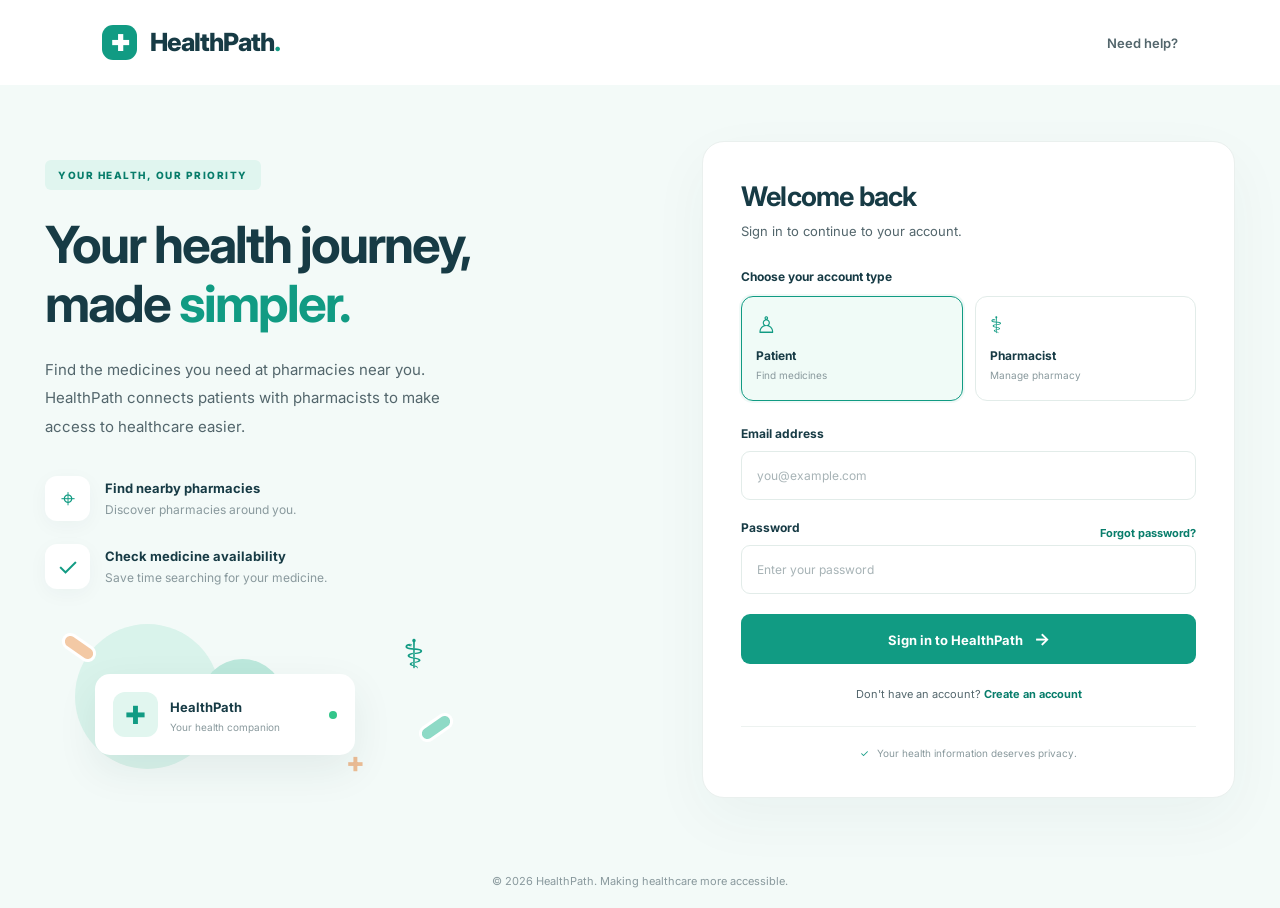
==== page/login/index.html @ f6ebf2e8 "C:\xampp\htdocs\web_dev_2627_G6_elite\page\login" ====
<!DOCTYPE html>
<html lang="en">
<head>
    <meta charset="UTF-8">
    <meta name="viewport" content="width=device-width, initial-scale=1.0">
    <title>HealthPath | Login</title>
    <link rel="stylesheet" href="style.css">
    <link rel="preconnect" href="https://fonts.googleapis.com">
    <link href="https://fonts.googleapis.com/css2?family=Inter:wght@400;500;600;700;800&display=swap" rel="stylesheet">
    <link rel="icon" type="image/jpg" href="icon.jpg">
</head>
<body>

    <header class="navbar">
        <a href="#" class="logo">
            <span class="logo-icon">✚</span>
            HealthPath<span class="dot">.</span>
        </a>
        <a href="#" class="help-link">Need help?</a>
    </header>

    <main class="container">

        <section class="welcome-section">
            <div class="welcome-content">
                <span class="tag">YOUR HEALTH, OUR PRIORITY</span>

                <h1>Your health journey,<br>
                    made <span>simpler.</span>
                </h1>

                <p>
                    Find the medicines you need at pharmacies near you.
                    HealthPath connects patients with pharmacists to make
                    access to healthcare easier.
                </p>

                <div class="features">
                    <div class="feature">
                        <span class="feature-icon">⌖</span>
                        <div>
                            <h3>Find nearby pharmacies</h3>
                            <p>Discover pharmacies around you.</p>
                        </div>
                    </div>

                    <div class="feature">
                        <span class="feature-icon">✓</span>
                        <div>
                            <h3>Check medicine availability</h3>
                            <p>Save time searching for your medicine.</p>
                        </div>
                    </div>
                </div>
            </div>

            <div class="illustration">
                <div class="circle circle-one"></div>
                <div class="circle circle-two"></div>

                <div class="medicine-card">
                    <span class="medicine-icon">✚</span>
                    <div>
                        <strong>HealthPath</strong>
                        <p>Your health companion</p>
                    </div>
                    <span class="status-dot"></span>
                </div>

                <div class="pharmacy-symbol">⚕</div>
                <div class="floating-pill pill-one"></div>
                <div class="floating-pill pill-two"></div>
                <div class="floating-cross">+</div>
            </div>
        </section>

        <section class="login-section">
            <div class="login-card">
                <div class="card-heading">
                    <h2>Welcome back</h2>
                    <p>Sign in to continue to your account.</p>
                </div>

                <form action="#" method="post">

                    <label>Choose your account type</label>

                    <div class="role-options">
                        <label class="role-option">
                            <input type="radio" name="role"
                                   value="patient" checked>
                            <span class="role-box">
                                <span class="role-icon">♙</span>
                                <strong>Patient</strong>
                                <small>Find medicines</small>
                            </span>
                        </label>

                        <label class="role-option">
                            <input type="radio" name="role"
                                   value="pharmacist">
                            <span class="role-box">
                                <span class="role-icon">⚕</span>
                                <strong>Pharmacist</strong>
                                <small>Manage pharmacy</small>
                            </span>
                        </label>
                    </div>

                    <div class="form-group">
                        <label for="email">Email address</label>
                        <input
                            type="email"
                            id="email"
                            name="email"
                            placeholder="you@example.com"
                            required
                        >
                    </div>

                    <div class="form-group">
                        <div class="password-label">
                            <label for="password">Password</label>
                            <a href="forgotpass.html">Forgot password?</a>
                        </div>

                        <input
                            type="password"
                            id="password"
                            name="password"
                            placeholder="Enter your password"
                            required
                        >
                    </div>

                    <button type="submit" class="login-button">
                        Sign in to HealthPath <span>→</span>
                    </button>

                    <p class="signup-text">
                        Don't have an account?
                        <a href="createaccount.html">Create an account</a>
                    </p>

                    <div class="secure-note">
                        <span>✓</span>
                        Your health information deserves privacy.
                    </div>

                </form>
            </div>
        </section>

    </main>

    <footer>
        <p>© 2026 HealthPath. Making healthcare more accessible.</p>
    </footer>

</body>
</html>
---- page/login/style.css ----
* {
    margin: 0;
    padding: 0;
    box-sizing: border-box;
}

:root {
    --primary: #119b83;
    --primary-dark: #087d6b;
    --navy: #173b45;
    --text: #53666c;
    --muted: #89999d;
    --background: #f3faf8;
    --border: #e2ece9;
}

body {
    font-family: 'Inter', sans-serif;
    background: var(--background);
    color: var(--navy);
    min-height: 100vh;
}

/* NAVIGATION */

.navbar {
    height: 85px;
    padding: 0 8%;
    display: flex;
    align-items: center;
    justify-content: space-between;
    background: #fff;
}

.logo {
    text-decoration: none;
    color: var(--navy);
    font-size: 25px;
    font-weight: 800;
    letter-spacing: -1px;
}

.logo-icon {
    display: inline-flex;
    align-items: center;
    justify-content: center;
    background: var(--primary);
    color: white;
    width: 35px;
    height: 35px;
    border-radius: 11px;
    margin-right: 9px;
    font-size: 22px;
}

.dot {
    color: var(--primary);
}

.help-link {
    text-decoration: none;
    color: var(--text);
    font-size: 13px;
    font-weight: 600;
}

.help-link:hover {
    color: var(--primary);
}

/* MAIN LAYOUT */

.container {
    max-width: 1250px;
    margin: 55px auto;
    padding: 0 30px;
    display: grid;
    grid-template-columns: 1fr 0.9fr;
    gap: 65px;
    align-items: center;
}

/* WELCOME SECTION */

.welcome-section {
    padding: 20px 0;
}

.tag {
    display: inline-block;
    color: var(--primary-dark);
    background: #e0f5ef;
    padding: 9px 13px;
    border-radius: 6px;
    font-size: 10px;
    font-weight: 800;
    letter-spacing: 1.5px;
    margin-bottom: 25px;
}

.welcome-content h1 {
    font-size: clamp(38px, 4vw, 55px);
    line-height: 1.16;
    letter-spacing: -2px;
    margin-bottom: 22px;
}

.welcome-content h1 span {
    color: var(--primary);
}

.welcome-content > p {
    max-width: 440px;
    color: var(--text);
    font-size: 15px;
    line-height: 1.9;
}

/* FEATURES */

.features {
    margin-top: 35px;
    display: flex;
    flex-direction: column;
    gap: 23px;
}

.feature {
    display: flex;
    align-items: center;
    gap: 15px;
}

.feature-icon {
    width: 45px;
    height: 45px;
    flex-shrink: 0;
    display: grid;
    place-items: center;
    border-radius: 12px;
    background: white;
    color: var(--primary);
    font-size: 25px;
    box-shadow: 0 5px 20px #173b450a;
}

.feature h3 {
    font-size: 13px;
    margin-bottom: 6px;
}

.feature p {
    color: var(--muted);
    font-size: 12px;
}

/* DECORATIVE ILLUSTRATION */

.illustration {
    height: 155px;
    max-width: 420px;
    position: relative;
    margin-top: 35px;
}

.circle {
    position: absolute;
    border-radius: 50%;
}

.circle-one {
    width: 145px;
    height: 145px;
    background: #d9f3eb;
    left: 30px;
    top: 0;
}

.circle-two {
    width: 85px;
    height: 85px;
    background: #bce8dc;
    left: 155px;
    top: 35px;
}

.medicine-card {
    position: absolute;
    z-index: 2;
    left: 50px;
    top: 50px;
    display: flex;
    align-items: center;
    gap: 12px;
    background: white;
    border-radius: 15px;
    padding: 18px;
    width: 260px;
    box-shadow: 0 15px 40px #173b4514;
}

.medicine-icon {
    display: grid;
    place-items: center;
    width: 45px;
    height: 45px;
    border-radius: 12px;
    background: #e1f6ef;
    color: var(--primary);
    font-size: 25px;
}

.medicine-card strong {
    font-size: 13px;
}

.medicine-card p {
    font-size: 10px;
    color: var(--muted);
    margin-top: 5px;
}

.status-dot {
    width: 8px;
    height: 8px;
    background: #32c58a;
    border-radius: 50%;
    margin-left: auto;
}

.pharmacy-symbol {
    position: absolute;
    right: 40px;
    top: 5px;
    color: var(--primary);
    font-size: 40px;
}

.floating-pill {
    position: absolute;
    width: 38px;
    height: 17px;
    border: 3px solid white;
    border-radius: 20px;
    background: #8edac6;
    transform: rotate(-35deg);
}

.pill-one {
    right: 10px;
    top: 95px;
}

.pill-two {
    left: 15px;
    top: 15px;
    background: #f3c9a5;
    transform: rotate(35deg);
}

.floating-cross {
    position: absolute;
    right: 100px;
    bottom: 0;
    color: #edbd95;
    font-size: 28px;
    font-weight: 800;
}

/* LOGIN CARD */

.login-section {
    width: 100%;
}

.login-card {
    background: white;
    border: 1px solid #eaf0ee;
    border-radius: 22px;
    padding: 38px;
    box-shadow: 0 20px 60px #173b450b;
}

.card-heading {
    margin-bottom: 30px;
}

.card-heading h2 {
    font-size: 27px;
    letter-spacing: -0.8px;
    margin-bottom: 10px;
}

.card-heading p {
    color: var(--text);
    font-size: 13px;
}

/* ROLE SELECTOR */

.login-card form > label {
    display: block;
    font-size: 12px;
    font-weight: 700;
    margin-bottom: 12px;
}

.role-options {
    display: grid;
    grid-template-columns: 1fr 1fr;
    gap: 12px;
    margin-bottom: 25px;
}

.role-option {
    cursor: pointer;
}

.role-option input {
    position: absolute;
    opacity: 0;
    pointer-events: none;
}

.role-box {
    min-height: 105px;
    padding: 14px;
    border: 1px solid var(--border);
    border-radius: 12px;
    display: flex;
    flex-direction: column;
    align-items: flex-start;
    gap: 6px;
    transition: 0.2s ease;
}

.role-icon {
    color: var(--primary);
    font-size: 23px;
    margin-bottom: 3px;
}

.role-box strong {
    font-size: 12px;
}

.role-box small {
    color: var(--muted);
    font-size: 10px;
}

.role-option input:checked + .role-box {
    border: 1.5px solid var(--primary);
    background: #f0fbf7;
    box-shadow: 0 0 0 2px #119b8310;
}

.role-option:hover .role-box {
    border-color: var(--primary);
}

.role-option input:focus-visible + .role-box {
    outline: 3px solid #119b8355;
    outline-offset: 3px;
}

/* INPUT FIELDS */

.form-group {
    margin-bottom: 20px;
}

.form-group > label,
.password-label label {
    display: block;
    font-size: 12px;
    font-weight: 700;
    margin-bottom: 10px;
}

.form-group input {
    width: 100%;
    height: 49px;
    padding: 0 15px;
    border: 1px solid var(--border);
    border-radius: 9px;
    outline: none;
    font-family: inherit;
    font-size: 12px;
    color: var(--navy);
    transition: 0.2s;
}

.form-group input::placeholder {
    color: #a7b3b6;
}

.form-group input:focus {
    border-color: var(--primary);
    box-shadow: 0 0 0 3px #119b8315;
}

.password-label {
    display: flex;
    justify-content: space-between;
    align-items: center;
}

.password-label a,
.signup-text a {
    text-decoration: none;
    color: var(--primary-dark);
    font-size: 11px;
    font-weight: 700;
}

.password-label a:hover,
.signup-text a:hover {
    text-decoration: underline;
}

/* BUTTON */

.login-button {
    width: 100%;
    height: 50px;
    border: none;
    border-radius: 9px;
    background: var(--primary);
    color: white;
    font-family: inherit;
    font-size: 13px;
    font-weight: 700;
    cursor: pointer;
    transition: 0.2s;
}

.login-button span {
    margin-left: 8px;
    font-size: 17px;
}

.login-button:hover {
    background: var(--primary-dark);
    transform: translateY(-1px);
    box-shadow: 0 8px 20px #119b8325;
}

.signup-text {
    text-align: center;
    font-size: 11px;
    color: var(--text);
    margin-top: 23px;
}

.secure-note {
    border-top: 1px solid #edf2f0;
    margin-top: 25px;
    padding-top: 20px;
    text-align: center;
    color: var(--muted);
    font-size: 10px;
}

.secure-note span {
    color: var(--primary);
    margin-right: 5px;
}

/* FOOTER */

footer {
    text-align: center;
    padding: 20px;
    color: var(--muted);
    font-size: 11px;
}

/* RESPONSIVE DESIGN */

@media (max-width: 950px) {
    .container {
        grid-template-columns: 1fr;
        max-width: 570px;
        gap: 35px;
        margin: 35px auto;
    }

    .welcome-section {
        text-align: center;
    }

    .welcome-content > p {
        margin: auto;
    }

    .features {
        text-align: left;
        max-width: 370px;
        margin: 30px auto 0;
    }

    .illustration {
        display: none;
    }
}

@media (max-width: 480px) {
    .navbar {
        height: 70px;
        padding: 0 20px;
    }

    .logo {
        font-size: 22px;
    }

    .container {
        padding: 0 16px;
        margin: 25px auto;
    }

    .welcome-content h1 {
        font-size: 37px;
    }

    .welcome-content > p {
        font-size: 13px;
    }

    .login-card {
        padding: 24px 19px;
        border-radius: 16px;
    }

    .card-heading h2 {
        font-size: 24px;
    }

    .role-options {
        gap: 8px;
    }

    .role-box {
        padding: 12px 9px;
    }
}
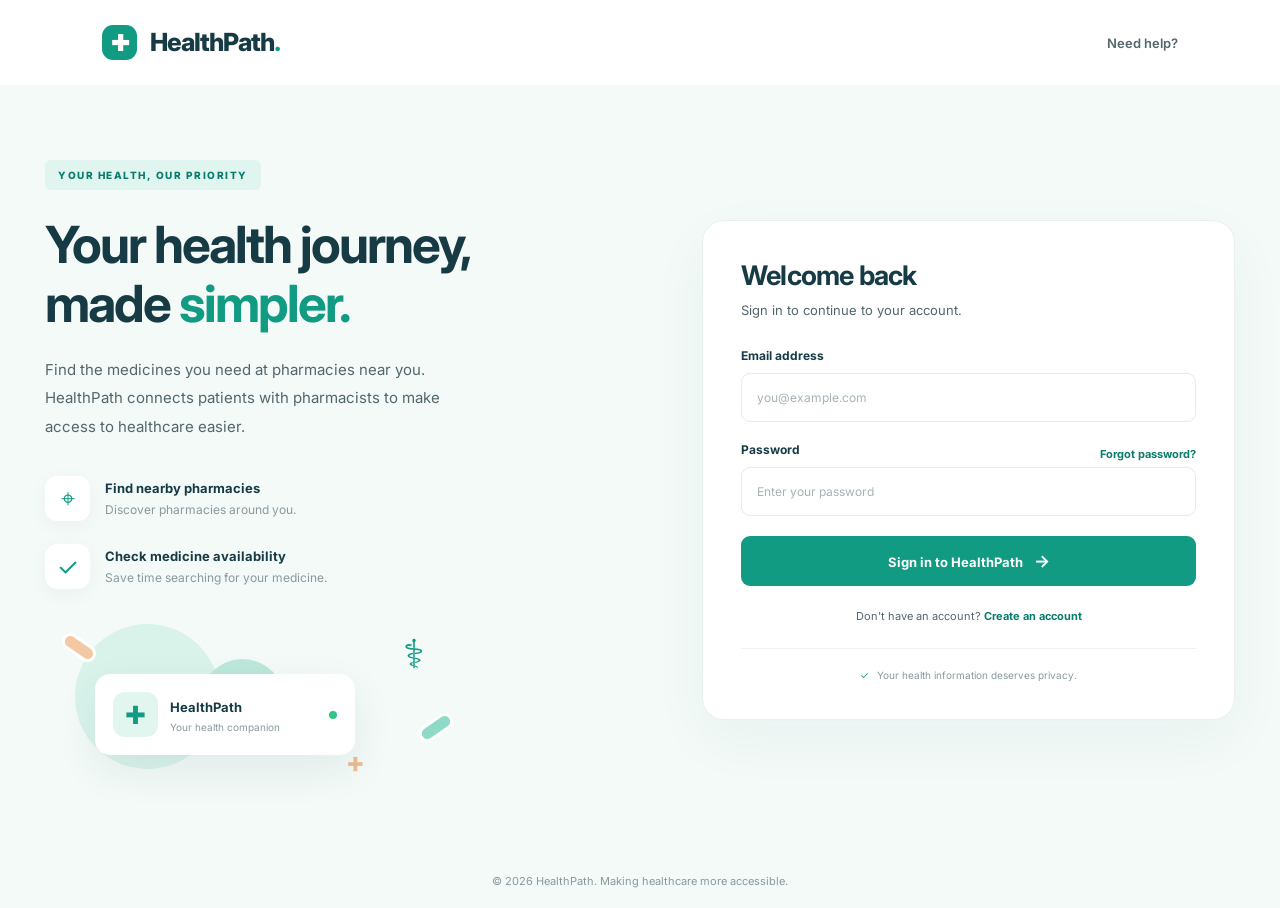
==== commit 4eee08ec: "Add user and admin dashboards" ====
--- a/page/login/index.html
+++ b/page/login/index.html
@@ -85,29 +85,7 @@
 
                 <form action="#" method="post">
 
-                    <label>Choose your account type</label>
-
-                    <div class="role-options">
-                        <label class="role-option">
-                            <input type="radio" name="role"
-                                   value="patient" checked>
-                            <span class="role-box">
-                                <span class="role-icon">♙</span>
-                                <strong>Patient</strong>
-                                <small>Find medicines</small>
-                            </span>
-                        </label>
-
-                        <label class="role-option">
-                            <input type="radio" name="role"
-                                   value="pharmacist">
-                            <span class="role-box">
-                                <span class="role-icon">⚕</span>
-                                <strong>Pharmacist</strong>
-                                <small>Manage pharmacy</small>
-                            </span>
-                        </label>
-                    </div>
+                   
 
                     <div class="form-group">
                         <label for="email">Email address</label>
